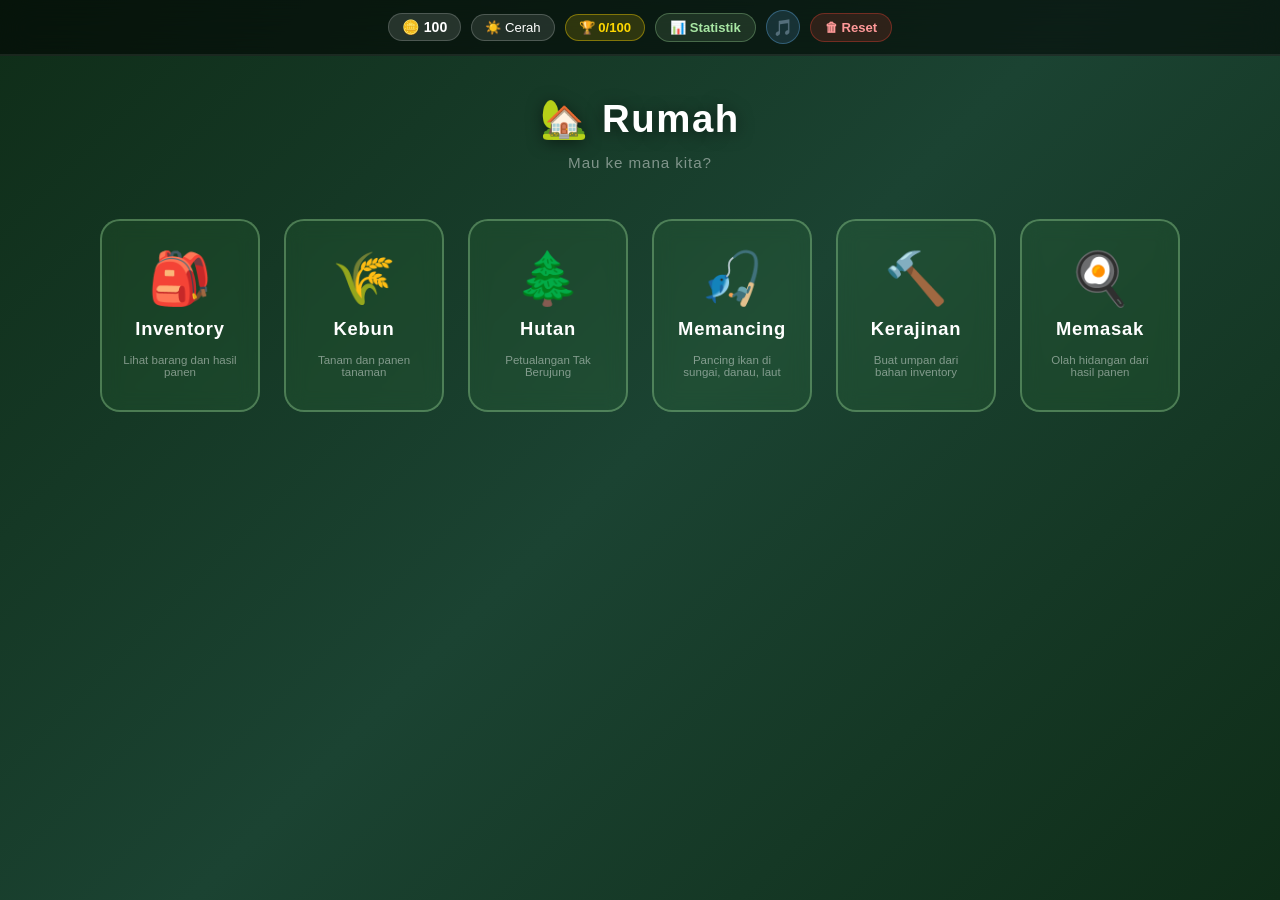
==== index.html @ 74e6aa11 "update Hutan" ====
﻿<!DOCTYPE html>
<html lang="id">
<head>
<meta charset="UTF-8">
<meta name="viewport" content="width=device-width, initial-scale=1.0, viewport-fit=cover">
<meta name="theme-color" content="#0f2d18">
<meta name="mobile-web-app-capable" content="yes">
<meta name="apple-mobile-web-app-capable" content="yes">
<meta name="apple-mobile-web-app-status-bar-style" content="black-translucent">
<title>Kebun Kosong</title>
<link rel="stylesheet" href="style.css">
</head>
<body>

<!-- HEADER -->
<header>
  <div class="hud">
    <div class="stat-pill">🪙 <span id="hCoins">100</span></div>
    <div class="weather-pill" id="weatherPill" title="Cuaca saat ini">☀️ Cerah</div>
    <button id="btnAchHud" class="btn-ach-hud">🏆 <span id="achBadge">0/100</span></button>
    <button class="btn-stats-hud" id="tab-stats">📊 <span class="hud-btn-label">Statistik</span></button>
    <button class="btn-music-hud" id="btnMusic" title="Toggle Musik">🎵</button>
    <button id="btnResetHud" class="btn-reset-hud">🗑 <span class="hud-btn-label">Reset</span></button>
  </div>
</header>

<audio id="bgMusic" src="audio/Harvest Loop.mp3" loop></audio>

<!-- RESET MODAL (copied so Reset works on index page) -->
<div class="modal-bg" id="resetModal">
  <div class="modal-box">
    <h2>⚠️ Reset Game?</h2>
    <p>Semua progress akan dihapus permanen dan game dimulai dari awal. Yakin?</p>
    <div class="modal-btns">
      <button id="resetConfirmBtn" class="m-confirm">Ya, Reset</button>
      <button id="resetCancelBtn" class="m-cancel">Batal</button>
    </div>
  </div>
</div>

<div class="home-container">
  <div class="home-title">&#x1F3E1; Rumah</div>
  <div class="home-subtitle">Mau ke mana kita?</div>

  <div class="home-buttons">
    <a class="home-btn btn-rumah" href="inventory.html">
      <div class="home-btn-icon">&#x1F392;</div>
      <div class="home-btn-label">Inventory</div>
      <div class="home-btn-sub">Lihat barang dan hasil panen</div>
    </a>
    <a class="home-btn btn-rumah" href="kebun.html">
      <div class="home-btn-icon">&#x1F33E;</div>
      <div class="home-btn-label">Kebun</div>
      <div class="home-btn-sub">Tanam dan panen tanaman</div>
    </a>
    <a class="home-btn btn-hutan" href="hutan.html">
      <div class="home-btn-icon">&#x1F332;</div>
      <div class="home-btn-label">Hutan</div>
      <div class="home-btn-sub">Petualangan Tak Berujung</div>
    </a>
    <a class="home-btn btn-rumah" href="memancing.html">
      <div class="home-btn-icon">&#x1F3A3;</div>
      <div class="home-btn-label">Memancing</div>
      <div class="home-btn-sub">Pancing ikan di sungai, danau, laut</div>
    </a>
    <a class="home-btn btn-rumah" href="kerajinan.html">
      <div class="home-btn-icon">&#x1F528;</div>
      <div class="home-btn-label">Kerajinan</div>
      <div class="home-btn-sub">Buat umpan dari bahan inventory</div>
    </a>
    <a class="home-btn btn-rumah" href="masakan.html">
      <div class="home-btn-icon">&#x1F373;</div>
      <div class="home-btn-label">Memasak</div>
      <div class="home-btn-sub">Olah hidangan dari hasil panen</div>
    </a>
  </div>
</div>

<div class="notif" id="notif"></div>

<script src="js/data/plants.js"></script>
<script src="js/data/grades.js"></script>
<script src="js/data/fish.js"></script>
<script src="js/data/bait.js"></script>
<script src="js/weather.js"></script>
<script src="js/data/upgrades.js"></script>
<script src="js/achievements.js"></script>
<script src="js/data/recipes.js"></script>
<script src="js/craft_recipes.js"></script>
<script src="js/game.js"></script>
<script src="js/init-handlers.js"></script>
</body>
</html>
---- style.css ----
﻿* { margin:0; padding:0; box-sizing:border-box; }
body {
  font-family: 'Segoe UI', sans-serif;
  background: linear-gradient(135deg, #0f2d18 0%, #1b4332 50%, #0f2d18 100%);
  min-height: 100vh; color: #fff; user-select: none;
  -webkit-tap-highlight-color: transparent;
  overscroll-behavior: none;
}

/* ══ HEADER ══ */
header {
  background: rgba(0,0,0,0.55); padding: 10px 20px;
  display: flex; align-items: center; justify-content: center;
  border-bottom: 2px solid rgba(255,255,255,0.08);
  backdrop-filter: blur(14px); gap: 10px; flex-wrap: wrap;
  position: sticky; top:0; z-index: 400;
  padding-left: max(20px, env(safe-area-inset-left));
  padding-right: max(20px, env(safe-area-inset-right));
}
.title { font-size: 1.5rem; font-weight: 900; text-shadow: 0 2px 8px rgba(0,0,0,0.6); white-space: nowrap; }
.hud { display: flex; align-items: center; gap: 10px; flex-wrap: wrap; }
.stat-pill {
  background: rgba(255,255,255,0.12); border: 1px solid rgba(255,255,255,0.18);
  border-radius: 20px; padding: 5px 13px; font-size: 0.88rem; font-weight: 700; white-space: nowrap;
}
.xp-group { display: flex; align-items: center; gap: 8px; }
.level-badge {
  background: linear-gradient(135deg,#ffd700,#ff8c00); color:#000; border-radius:50%;
  width:34px; height:34px; display:flex; align-items:center; justify-content:center;
  font-weight:900; font-size:0.85rem; box-shadow:0 2px 10px rgba(255,180,0,0.5); flex-shrink:0;
}
.xp-wrap { min-width:110px; }
.xp-bar-bg { background:rgba(255,255,255,0.12); border-radius:8px; height:7px; overflow:hidden; }
.xp-bar-fill { height:100%; background:linear-gradient(90deg,#a8e6a3,#4caf50); border-radius:8px; transition:width .5s; will-change:width; }
.xp-label { font-size:0.6rem; color:#aaa; margin-top:2px; }
.hud-divider { width:1px; height:28px; background:rgba(255,255,255,0.15); flex-shrink:0; }
.fish-level-badge-hud {
  background: linear-gradient(135deg,#0288d1,#01579b);
  box-shadow: 0 2px 10px rgba(2,136,209,0.5);
}
.fish-xp-bar-fill { background: linear-gradient(90deg,#7ec8e3,#0288d1) !important; }

/* ══ TABS ══ */
.tabs {
  display: flex; gap: 0; background: rgba(0,0,0,0.35);
  border-bottom: 2px solid rgba(255,255,255,0.08);
}
.tab-btn {
  flex: 1; max-width: 220px; padding: 11px 16px;
  background: transparent; border: none; color: rgba(255,255,255,0.5);
  font-size: 0.88rem; font-weight: 700; cursor: pointer;
  border-bottom: 3px solid transparent; transition: all .2s;
  display: flex; align-items: center; justify-content: center; gap: 6px;
}
.tab-btn:hover { color:#fff; background: rgba(255,255,255,0.05); }
.tab-btn.active { color:#a8e6a3; border-bottom-color:#4caf50; background:rgba(168,230,163,0.06); }
.tab-badge {
  display: inline-block;
  width: 8px; height: 8px;
  background: #4caf50;
  border-radius: 50%;
  vertical-align: middle;
  margin-left: 4px;
}

/* ══ PAGES ══ */
.page { display: none; }
.page.active { display: block; padding-bottom: env(safe-area-inset-bottom, 12px); }

/* ══ PANEL ══ */
.panel {
  background: rgba(0,0,0,0.38); border-radius: 12px; padding: 14px;
  border: 1px solid rgba(255,255,255,0.08); backdrop-filter: blur(8px);
}
.panel-title {
  font-size: 0.75rem; text-transform: uppercase; letter-spacing: 1.3px;
  color: #a8e6a3; border-bottom: 1px solid rgba(255,255,255,0.08);
  padding-bottom: 8px; margin-bottom: 10px; font-weight: 700;
}

/* ══ SHOP PAGE ══ */
.shop-page { max-width: 1300px; margin: 0 auto; padding: 14px; }
.shop-filters { display: flex; gap: 8px; flex-wrap: wrap; margin-bottom: 14px; }
.filter-btn {
  padding: 6px 14px; border-radius: 20px;
  border: 1px solid rgba(255,255,255,0.18);
  background: rgba(255,255,255,0.07); color: #ccc;
  font-size: 0.78rem; font-weight: 600; cursor: pointer; transition: all .17s;
}
.filter-btn:hover { background: rgba(255,255,255,0.14); color:#fff; }
.filter-btn.active { background: rgba(168,230,163,0.2); border-color: #a8e6a3; color:#fff; }
.shop-grid {
  display: grid; grid-template-columns: repeat(auto-fill, minmax(210px, 1fr)); gap: 10px;
}
.shop-card {
  background: rgba(0,0,0,0.38); border: 2px solid rgba(255,255,255,0.08);
  border-radius: 12px; padding: 12px; cursor: pointer; transition: all .18s;
  display: flex; flex-direction: column; gap: 7px;
}
.shop-card:hover:not(.locked) { border-color:#a8e6a3; background:rgba(168,230,163,0.08); transform:translateY(-2px); }
.shop-card.selected { border-color:#ffd700; background:rgba(255,215,0,0.08); }
.shop-card.locked { opacity:.4; cursor:not-allowed; }
.sc-top { display:flex; align-items:center; gap:10px; }
.sc-emoji { font-size:2rem; width:42px; text-align:center; }
.sc-info { flex:1; }
.sc-name { font-size:0.82rem; font-weight:800; }
.sc-cat { font-size:0.62rem; color:#90cca0; text-transform:uppercase; letter-spacing:.8px; }
.sc-lock { font-size:0.65rem; color:#ff9999; background:rgba(255,80,80,0.15); border-radius:8px; padding:1px 7px; }
.sc-stats { display:grid; grid-template-columns:1fr 1fr; gap:3px 8px; font-size:0.68rem; color:#bbb; }
.sc-stats span { display:flex; align-items:center; gap:3px; }
.sc-stats b { color:#ffd700; }
.sc-buy-btn {
  width:100%; border:none; border-radius:8px; padding:7px;
  font-size:0.78rem; font-weight:700; cursor:pointer; transition:all .15s;
  background:linear-gradient(135deg,#4caf50,#2e7d32); color:#fff;
}
.sc-buy-btn:hover { filter:brightness(1.15); }
.sc-buy-btn:disabled { background:rgba(255,255,255,0.1); color:#666; cursor:not-allowed; }
.sc-selected-tag { font-size:0.68rem; color:#ffd700; text-align:center; font-weight:700; }

/* ══ RARITY CARD STYLES ══ */
.sc-rarity { font-size:0.58rem; font-weight:800; text-transform:uppercase; letter-spacing:1px; padding:1px 6px; border-radius:5px; margin-right:3px; }
.rarity-common    { background:rgba(101,67,33,0.38); border-color:#7a5c3a !important; }
.rarity-uncommon  { background:rgba(27,94,32,0.28); border-color:#4CAF50 !important; }
.rarity-rare      { background:rgba(13,71,161,0.28); border-color:#2196F3 !important; }
.rarity-veryrare  { background:rgba(74,20,140,0.28); border-color:#9C27B0 !important; }
.rarity-epic      { background:rgba(136,14,79,0.28); border-color:#E91E63 !important; }
.rarity-legendary { background:rgba(230,81,0,0.25); border-color:#FF9800 !important; }
.rarity-mythical  { background:linear-gradient(135deg,rgba(255,215,0,0.18),rgba(255,165,0,0.12)); border-color:#FFD700 !important; box-shadow:0 0 10px rgba(255,215,0,0.25); }
.rarity-common    .sc-rarity { color:#c8a96e; background:rgba(200,169,110,0.2); }
.rarity-uncommon  .sc-rarity { color:#66BB6A; background:rgba(102,187,106,0.18); }
.rarity-rare      .sc-rarity { color:#64B5F6; background:rgba(100,181,246,0.18); }
.rarity-veryrare  .sc-rarity { color:#CE93D8; background:rgba(206,147,216,0.18); }
.rarity-epic      .sc-rarity { color:#F48FB1; background:rgba(244,143,177,0.18); }
.rarity-legendary .sc-rarity { color:#FFB74D; background:rgba(255,183,77,0.18); }
.rarity-mythical  .sc-rarity { color:#FFD700; background:rgba(255,215,0,0.2); text-shadow:0 0 6px rgba(255,215,0,0.7); }
.shop-card.rarity-common:hover:not(.locked)    { border-color:#c8a96e !important; background:rgba(200,169,110,0.12); transform:translateY(-2px); }
.shop-card.rarity-uncommon:hover:not(.locked)  { border-color:#81C784 !important; background:rgba(129,199,132,0.12); transform:translateY(-2px); }
.shop-card.rarity-rare:hover:not(.locked)      { border-color:#64B5F6 !important; background:rgba(100,181,246,0.12); transform:translateY(-2px); }
.shop-card.rarity-veryrare:hover:not(.locked)  { border-color:#CE93D8 !important; background:rgba(206,147,216,0.12); transform:translateY(-2px); }
.shop-card.rarity-epic:hover:not(.locked)      { border-color:#F48FB1 !important; background:rgba(244,143,177,0.12); transform:translateY(-2px); }
.shop-card.rarity-legendary:hover:not(.locked) { border-color:#FFB74D !important; background:rgba(255,183,77,0.12); transform:translateY(-2px); }
.shop-card.rarity-mythical:hover:not(.locked)  { border-color:#FFD700 !important; background:rgba(255,215,0,0.14); transform:translateY(-2px); box-shadow:0 0 16px rgba(255,215,0,0.4); }

/* ══ GARDEN PAGE ══ */
.garden-page    { max-width:1300px; margin:0 auto; padding:14px; display:flex; gap:12px; align-items:flex-start; }
.garden-left    { width:200px; flex-shrink:0; display:flex; flex-direction:column; gap:10px; }
.garden-sidebar { display:flex; flex-direction:column; gap:10px; }
.garden-main    { flex:1; min-width:0; }
.garden-log     { }
.selected-seed-box {
  background:rgba(255,215,0,0.08); border:2px solid rgba(255,215,0,0.3);
  border-radius:10px; padding:10px; text-align:center; cursor:pointer; transition:all .18s;
}
.selected-seed-box:hover { border-color:#ffd700; }
.ssb-emoji { font-size:2rem; }
.ssb-name { font-size:0.75rem; font-weight:700; margin-top:3px; }
.ssb-hint { font-size:0.62rem; color:#888; }
.tools-row { display:flex; gap:5px; }
.tool-btn {
  flex:1; padding:8px 3px; border-radius:8px; border:2px solid rgba(255,255,255,0.15);
  background:rgba(255,255,255,0.07); color:#fff; cursor:pointer; font-size:0.7rem;
  text-align:center; transition:all .18s;
}
.tool-btn:hover { background:rgba(255,255,255,0.14); }
.tool-btn.active { background:rgba(168,230,163,0.2); border-color:#a8e6a3; }
.tool-icon { font-size:1.1rem; display:block; margin-bottom:1px; }
.stat-row { font-size:0.72rem; line-height:1.9; }
.stat-row b { color:#e0ffe0; }
.log-list { max-height:260px; overflow-y:auto; scrollbar-width:thin; overflow-anchor:none; }
.log-entry { font-size:0.68rem; padding:3px 0; border-bottom:1px solid rgba(255,255,255,0.04); color:#bbb; line-height:1.4; }
.log-entry.pos { color:#90ee90; }
.log-entry.neg { color:#ff9999; }
.log-time { color:#555; font-size:0.58rem; }
.garden-top { display:flex; align-items:center; justify-content:space-between; margin-bottom:8px; gap:8px; flex-wrap:wrap; }
.garden-label { font-size:0.8rem; color:#a8e6a3; text-transform:uppercase; letter-spacing:2px; }
.btn-plant-all {
  background:linear-gradient(135deg,#4caf50,#2e7d32); color:#fff; border:none;
  border-radius:20px; padding:6px 16px; font-size:0.78rem; font-weight:700;
  cursor:pointer; transition:all .18s; white-space:nowrap;
}
.btn-plant-all:hover { transform:scale(1.05); box-shadow:0 3px 12px rgba(76,175,80,0.5); }
.btn-plant-all:disabled { opacity:.4; cursor:not-allowed; transform:none; box-shadow:none; }
.btn-harvest-all {
  background:linear-gradient(135deg,#ffd700,#ff8c00); color:#000; border:none;
  border-radius:20px; padding:6px 16px; font-size:0.78rem; font-weight:700;
  cursor:pointer; transition:all .18s; white-space:nowrap;
}
.btn-harvest-all:hover { transform:scale(1.05); box-shadow:0 3px 12px rgba(255,180,0,0.5); }
.btn-harvest-all:disabled { opacity:.4; cursor:not-allowed; transform:none; box-shadow:none; }
.garden-grid {
  display:grid; grid-template-columns:repeat(10,1fr); gap:4px;
  background:rgba(0,0,0,0.25); border-radius:12px; padding:8px;
  border:1px solid rgba(255,255,255,0.07);
}
.slot {
  aspect-ratio:1; border-radius:7px; background:#5c3d1e; border:2px solid #3d2610;
  cursor:pointer; display:flex; flex-direction:column; align-items:center; justify-content:center;
  position:relative; transition:transform .12s,border-color .2s; overflow:visible; font-size:1.3rem;
  contain:layout style; overflow-anchor:none;
}
.slot:hover { transform:scale(1.08); border-color:#a8e6a3; z-index:3; }
.slot.ready { border-color:#ffd700; animation:glow 1.1s ease-in-out infinite; }
.slot.locked { background:linear-gradient(180deg,#111,#1b1b1b); border-color:rgba(255,255,255,0.06); color:rgba(255,255,255,0.7); }
.slot.locked:hover { transform:none; }
.slot.locked .lock-emoji { font-size:1.6rem; opacity:0.95; }
.slot.locked .slot-cost { position:absolute; bottom:8px; font-size:0.64rem; color:#ffd700; background:rgba(0,0,0,0.35); padding:3px 6px; border-radius:6px; border:1px solid rgba(255,255,255,0.05); }
@keyframes glow {
  0%,100% { box-shadow:0 0 6px rgba(255,215,0,.55); }
  50%      { box-shadow:0 0 16px rgba(255,215,0,1); }
}
.slot-emoji { line-height:1; pointer-events:none; }
.slot-prog { position:absolute; bottom:0; left:0; height:3px; background:#4caf50; border-radius:0 0 5px 5px; transition:width .45s; will-change:width; }
.slot-timer {
  font-size:0.5rem; font-weight:700; color:rgba(255,255,255,0.75);
  line-height:1; margin-top:2px; pointer-events:none;
  text-shadow:0 1px 3px rgba(0,0,0,0.9); letter-spacing:0.3px;
}
.slot-tip {
  display:none; position:absolute; bottom:calc(100% + 5px); left:50%; transform:translateX(-50%);
  background:rgba(0,0,0,0.92); color:#fff; padding:4px 8px; border-radius:6px;
  font-size:0.6rem; white-space:nowrap; z-index:999; pointer-events:none; border:1px solid rgba(255,255,255,0.15);
}
.slot:hover .slot-tip { display:block; }
@keyframes float-up {
  0%   { transform:translateX(-50%) translateY(0);     opacity:1; }
  100% { transform:translateX(-50%) translateY(-32px); opacity:0; }
}
.harvest-popup {
  position:absolute; top:-8px; left:50%; transform:translateX(-50%);
  font-size:0.72rem; font-weight:900; color:#ffd700;
  pointer-events:none; white-space:nowrap; animation:float-up .95s ease-out forwards; z-index:100;
}
.info-bar {
  margin-top:8px; background:rgba(0,0,0,0.28); border-radius:8px; padding:8px 14px;
  font-size:0.78rem; color:#ccc; text-align:center; border:1px solid rgba(255,255,255,0.07); min-height:34px;
}

/* ══ INVENTORY PAGE ══ */
.inv-page { max-width:960px; margin:0 auto; padding:14px; }
.inv-filters { display:flex; gap:6px; flex-wrap:wrap; }
.inv-filter-select {
  background:rgba(255,255,255,0.07); border:1px solid rgba(255,255,255,0.15);
  border-radius:20px; padding:6px 14px; color:#fff; font-size:0.75rem;
  cursor:pointer; outline:none; transition:border-color .18s;
}
.inv-filter-select:focus,.inv-filter-select:hover { border-color:rgba(168,230,163,0.5); }
.inv-filter-select option { background:#0f2d15; color:#fff; }

.inv-top-bar { display:flex; align-items:center; justify-content:space-between; gap:10px; flex-wrap:wrap; margin-bottom:14px; }
.inv-actions { display:flex; gap:8px; flex-wrap:wrap; align-items:center; }
.inv-sell-all-btn {
  background:linear-gradient(135deg,#ffd700,#ff8c00); color:#000; border:none;
  border-radius:20px; padding:7px 18px; font-size:0.8rem; font-weight:700; cursor:pointer; transition:all .17s;
}
.inv-sell-all-btn:disabled { opacity:.4; cursor:not-allowed; }
.inv-sell-all-btn:hover:not(:disabled) { transform:scale(1.04); }
.inv-total-val { font-size:0.8rem; color:#ffd700; font-weight:700; padding:7px 14px; background:rgba(255,215,0,0.08); border-radius:20px; border:1px solid rgba(255,215,0,0.2); }
.inv-cards {
  display:grid; grid-template-columns:repeat(auto-fill,minmax(230px,1fr)); gap:10px;
}
.inv-card {
  background:rgba(0,0,0,0.38); border:1px solid rgba(255,255,255,0.09);
  border-radius:12px; padding:12px; display:flex; align-items:flex-start; gap:10px; transition:all .18s;
}
.inv-card:hover { border-color:rgba(255,215,0,0.3); background:rgba(255,215,0,0.04); }
.inv-card.rarity-common:hover    { border-color:#c8a96e !important; background:rgba(200,169,110,0.14); }
.inv-card.rarity-uncommon:hover  { border-color:#81C784 !important; background:rgba(129,199,132,0.14); }
.inv-card.rarity-rare:hover      { border-color:#64B5F6 !important; background:rgba(100,181,246,0.14); }
.inv-card.rarity-veryrare:hover  { border-color:#CE93D8 !important; background:rgba(206,147,216,0.14); }
.inv-card.rarity-epic:hover      { border-color:#F48FB1 !important; background:rgba(244,143,177,0.14); }
.inv-card.rarity-legendary:hover { border-color:#FFB74D !important; background:rgba(255,183,77,0.14); }
.inv-card.rarity-mythical:hover  { border-color:#FFD700 !important; background:rgba(255,215,0,0.16); box-shadow:0 0 14px rgba(255,215,0,0.35); }
.inv-emoji { font-size:2rem; }
.inv-info { flex:1; }
.inv-name { font-size:0.8rem; font-weight:700; display:flex; align-items:baseline; gap:5px; }
.inv-counter { display:inline-block; background:rgba(0,0,0,0.35); color:#c8f5c2; padding:1px 5px; border-radius:4px; white-space:nowrap; flex-shrink:0; }
.inv-qty  { font-size:0.7rem; color:#a8e6a3; margin-top:2px; }
.inv-val  { font-size:0.65rem; color:#ffd700; }
.inv-sell-btn {
  background:linear-gradient(135deg,#4caf50,#2e7d32); color:#fff; border:none;
  border-radius:10px; padding:6px 12px; font-size:0.72rem; font-weight:700;
  cursor:pointer; transition:all .15s; white-space:nowrap;
  display:flex; flex-direction:column; align-items:center; gap:1px;
}
.inv-sell-btn:hover { filter:brightness(1.15); transform:scale(1.04); }
.inv-sell-btn .sell-price { font-size:0.6rem; color:#a8e6a3; }
.inv-empty-msg { grid-column:1/-1; text-align:center; padding:40px; color:#555; font-size:0.9rem; }
.inv-summary {
  display:grid; grid-template-columns:repeat(auto-fill,minmax(180px,1fr)); gap:8px; margin-bottom:14px;
}
.inv-sum-card { background:rgba(0,0,0,0.3); border:1px solid rgba(255,255,255,0.07); border-radius:10px; padding:12px; text-align:center; }
.inv-sum-val { font-size:1.3rem; font-weight:900; color:#ffd700; }
.inv-sum-lbl { font-size:0.65rem; color:#888; margin-top:2px; text-transform:uppercase; letter-spacing:.8px; }

/* ══ GRADE BADGES ══ */
.grade-badges { display:flex; flex-wrap:wrap; gap:3px; margin-top:4px; }
.grade-tag {
  display:inline-block; font-size:0.58rem; font-weight:900;
  padding:1px 5px; border-radius:4px; white-space:nowrap; letter-spacing:0.5px;
}

/* ══ RESET BUTTON (HUD) ══ */
.btn-stats-hud {
  background:rgba(168,230,163,0.12); border:1px solid rgba(168,230,163,0.3);
  border-radius:20px; padding:6px 14px; color:#a8e6a3;
  font-size:0.82rem; font-weight:700; cursor:pointer;
  transition:all .18s; white-space:nowrap; flex-shrink:0;
}
.btn-stats-hud:hover { background:rgba(168,230,163,0.25); border-color:#4caf50; color:#fff; }
.btn-stats-hud.active { background:rgba(168,230,163,0.22); border-color:#4caf50; color:#fff; }

.btn-reset-hud {
  background:rgba(244,67,54,0.15); border:1px solid rgba(244,67,54,0.35);
  border-radius:20px; padding:6px 14px; color:#ff9999;
  font-size:0.82rem; font-weight:700; cursor:pointer;
  transition:all .18s; white-space:nowrap; flex-shrink:0;
}
.btn-reset-hud:hover { background:rgba(244,67,54,0.3); border-color:#f44336; color:#fff; }

.btn-music-hud {
  background:rgba(100,181,246,0.15); border:1px solid rgba(100,181,246,0.35);
  border-radius:50%; padding:0; width:34px; height:34px; color:#90caf9;
  font-size:1rem; font-weight:700; cursor:pointer;
  transition:all .18s; flex-shrink:0; display:flex; align-items:center; justify-content:center;
}
.btn-music-hud:hover { background:rgba(100,181,246,0.28); border-color:#64b5f6; }
.btn-music-hud.music-off { background:rgba(255,255,255,0.06); border-color:rgba(255,255,255,0.15); color:#666; }

.btn-home-hud {
  background:rgba(255,255,255,0.07); border:1px solid rgba(255,255,255,0.18);
  border-radius:18px; min-width:44px; height:34px; color:#fff;
  font-size:0.95rem; cursor:pointer; flex-shrink:0; padding:0 8px;
  display:flex; gap:8px; align-items:center; justify-content:center;
  text-decoration:none; transition:all .18s;
}
.btn-home-hud:hover { background:rgba(255,255,255,0.18); border-color:rgba(255,255,255,0.4); }

/* ══ SAVE DROPDOWN (removed — kept stub to avoid broken refs) ══ */
.save-dropdown { position:relative; flex-shrink:0; }
.save-dd-trigger {
  background:rgba(255,255,255,0.1); border:1px solid rgba(255,255,255,0.2);
  border-radius:20px; padding:6px 14px; color:#fff; font-size:0.82rem; font-weight:700;
  cursor:pointer; display:flex; align-items:center; gap:6px; transition:all .18s; white-space:nowrap;
}
.save-dd-trigger:hover { background:rgba(255,255,255,0.18); border-color:#a8e6a3; }
.save-dd-trigger.open  { background:rgba(168,230,163,0.15); border-color:#a8e6a3; }
.save-dd-arrow { font-size:0.6rem; transition:transform .2s; display:inline-block; }
.save-dd-trigger.open .save-dd-arrow { transform:rotate(180deg); }
.save-dd-menu {
  display:none; flex-direction:column; gap:4px;
  position:absolute; top:calc(100% + 8px); right:0;
  background:rgba(8,20,12,0.97); border:1px solid rgba(255,255,255,0.14);
  border-radius:12px; padding:10px; min-width:215px; z-index:700;
  backdrop-filter:blur(18px); box-shadow:0 8px 32px rgba(0,0,0,0.75);
}
.save-dd-menu.open { display:flex; }
.save-dd-title { font-size:0.66rem; color:#a8e6a3; text-transform:uppercase; letter-spacing:1.1px; text-align:center; padding-bottom:7px; margin-bottom:2px; border-bottom:1px solid rgba(255,255,255,0.08); }
.save-dd-item { width:100%; border:none; border-radius:8px; padding:9px 13px; font-size:0.8rem; font-weight:700; cursor:pointer; text-align:left; transition:all .15s; color:#fff; display:flex; align-items:center; gap:7px; }
.save-dd-item.green  { background:rgba(76,175,80,0.15); }
.save-dd-item.blue   { background:rgba(66,165,245,0.15); }
.save-dd-item.orange { background:rgba(255,152,0,0.15); }
.save-dd-item.purple { background:rgba(171,71,188,0.15); }
.save-dd-item.red    { background:rgba(244,67,54,0.10); color:#ff9999; }
.save-dd-item:hover  { filter:brightness(1.6); transform:translateX(3px); }
.save-dd-sep { height:1px; background:rgba(255,255,255,0.07); margin:3px 0; }
.save-dd-time { font-size:0.62rem; color:#666; text-align:center; margin-top:5px; padding-top:5px; border-top:1px solid rgba(255,255,255,0.07); }

/* ══ SELL MODAL ══ */
.sell-modal-box  { max-width:320px; padding:22px 24px; }
.sell-modal-hdr  { display:flex; align-items:center; gap:12px; margin-bottom:14px; text-align:left; }
.sell-modal-emoji{ font-size:2.2rem; line-height:1; flex-shrink:0; }
.sell-modal-name { font-size:1rem; font-weight:700; }
.sell-modal-grade{ display:flex; flex-wrap:wrap; gap:4px; margin-top:6px; align-items:center; font-size:0.75rem; color:#aaa; }
.sell-qty-wrap   { display:flex; align-items:center; justify-content:center; gap:8px; margin-bottom:10px; }
.sell-qty-btn    { background:rgba(255,255,255,0.1); border:1px solid rgba(255,255,255,0.2); border-radius:8px; padding:5px 12px; color:#fff; font-size:0.85rem; font-weight:700; cursor:pointer; transition:background .15s; }
.sell-qty-btn:hover { background:rgba(255,255,255,0.22); }
.sell-qty-val    { font-size:1.5rem; font-weight:900; color:#ffd700; min-width:44px; text-align:center; }
.sell-modal-val  { font-size:1.05rem; color:#ffd700; font-weight:700; text-align:center; margin-bottom:16px; }

/* ══ STATISTIK ══ */
.stats-page    { max-width:960px; margin:0 auto; padding:14px; }
.stats-summary { display:flex; gap:10px; flex-wrap:wrap; margin-bottom:12px; }
.stat-card {
  flex:1; min-width:120px; background:rgba(255,255,255,0.08);
  border:1px solid rgba(255,255,255,0.14); border-radius:12px;
  padding:13px 16px; text-align:center;
}
.stat-card-val { font-size:1.3rem; font-weight:900; color:#ffd700; }
.stat-card-lbl { font-size:0.68rem; color:#aaa; margin-top:4px; }

/* toolbar */
.stats-toolbar { display:flex; align-items:center; gap:8px; margin-bottom:12px; }
.stats-toolbar-lbl { font-size:0.78rem; color:#aaa; white-space:nowrap; }

/* ── multilevel stats tree ── */
.stats-acc { display:flex; flex-direction:column; }
.stree-root { width:100%; }
.stree-node { width:100%; }
.stree-body { width:100%; }

.stree-row {
  display:flex; align-items:center; gap:8px;
  cursor:pointer; user-select:none;
  padding:6px 10px;
  border-radius:8px;
  transition:background .12s;
}
.stree-row:hover { background:rgba(255,255,255,0.06); }

/* indentation levels */
.stree-lv1 { padding-left:6px;  font-size:0.95rem; font-weight:900; color:#ffd700; background:rgba(255,255,255,0.04); border-radius:10px; margin-bottom:2px; }
.stree-lv2 { padding-left:20px; font-size:0.88rem; font-weight:800; background:var(--cat-color, rgba(255,255,255,0.05)); border-radius:8px; margin:1px 0; }
.stree-lv3 { padding-left:36px; font-size:0.82rem; font-weight:700; border-radius:6px; margin:1px 0; }
.stree-lv4 { padding-left:54px; font-size:0.80rem; font-weight:600; }
.stree-lv5 { padding-left:72px; font-size:0.74rem; font-weight:500; color:#ccc; cursor:default; }
.stree-lv5:hover { background:none; }
.stree-zero { opacity:0.35; }

.stree-chevron {
  font-size:0.5rem; color:rgba(255,255,255,0.35); flex-shrink:0; width:10px; text-align:center;
  transition:transform .18s;
}
.stree-lv5 .stree-chevron { visibility:hidden; }

.stree-icon  { font-size:1.05rem; flex-shrink:0; line-height:1; }
.stree-lv5 .stree-icon { display:none; }

/* rarity dot (lv3) */
.stree-rar-dot {
  width:9px; height:9px; border-radius:50%; flex-shrink:0;
  box-shadow:0 0 4px currentColor;
}

.stree-label { flex:1; }
.stree-val   { font-size:0.8rem; font-weight:700; color:#a8e6a3; white-space:nowrap; }
.stree-lv2 .stree-val { margin-right:14px; }
.stree-lv3 .stree-val { margin-right:28px; }
.stree-lv4 .stree-val { margin-right:42px; }
.stree-lv5 .stree-val { margin-right:56px; color:#7ec8e3; }
.stree-zero .stree-val { color:#555; }

.stree-grade-badge {
  font-size:0.65rem; font-weight:800; border-radius:4px; padding:1px 6px;
  flex-shrink:0; min-width:22px; text-align:center;
}

/* ══ MODAL ══ */
.modal-bg { display:none; position:fixed; inset:0; background:rgba(0,0,0,0.72); z-index:2000; align-items:center; justify-content:center; }
.modal-bg.show { display:flex; }
.modal-box { background:#1a3320; border-radius:14px; padding:28px 32px; max-width:340px; width:90%; border:1px solid rgba(255,255,255,0.12); text-align:center; }
.modal-box h2 { font-size:1.1rem; margin-bottom:10px; }
.modal-box p  { font-size:0.82rem; color:#aaa; margin-bottom:20px; line-height:1.6; }
.modal-btns { display:flex; gap:10px; justify-content:center; }
.modal-btns button { border:none; border-radius:20px; padding:8px 22px; font-size:0.82rem; font-weight:700; cursor:pointer; transition:all .18s; }
.modal-btns .m-confirm { background:#f44336; color:#fff; }
.modal-btns .m-cancel  { background:rgba(255,255,255,0.12); color:#fff; }
.modal-btns button:hover { transform:scale(1.05); }

/* ══ NOTIF ══ */
.notif { position:fixed; top:110px; right:18px; background:rgba(10,20,12,0.95); color:#fff; padding:10px 18px; border-radius:10px; font-size:0.85rem; border-left:4px solid #4caf50; transform:translateX(280px); opacity:0; transition:all .3s; z-index:1000; max-width:280px; pointer-events:none; }
.notif.show { transform:translateX(0); opacity:1; }
.notif.err  { border-left-color:#f44336; }

::-webkit-scrollbar { width:4px; }
::-webkit-scrollbar-thumb { background:rgba(255,255,255,0.15); border-radius:2px; }

/* ══ INVENTORY TABS ══ */
.inv-tab-bar { display:flex; gap:6px; margin-bottom:14px; border-bottom:1px solid rgba(255,255,255,0.1); padding-bottom:8px; flex-wrap:wrap; }
.inv-tab-btn { background:rgba(255,255,255,0.06); border:1px solid rgba(255,255,255,0.12); color:#aaa; border-radius:20px; padding:5px 14px; font-size:0.78rem; font-weight:600; cursor:pointer; transition:all .18s; }
.inv-tab-btn:hover { background:rgba(255,255,255,0.12); color:#fff; }
.inv-tab-btn.active { background:rgba(76,175,80,0.2); border-color:#4caf50; color:#a8e6a3; }

/* ══ FISHING PAGE ══ */
.fishing-page { max-width:1300px; margin:0 auto; padding:14px; display:flex; gap:12px; align-items:flex-start; }
.fishing-left { width:200px; flex-shrink:0; display:flex; flex-direction:column; gap:10px; }
.fishing-sidebar { display:flex; flex-direction:row; gap:10px; flex-wrap:wrap; }
.fishing-sidebar .selected-bait-box { flex:1; min-width:80px; }
.fishing-main { flex:1; min-width:0; display:flex; flex-direction:column; gap:14px; }
.fishing-page .panel-title { color:#7ec8e3; border-bottom-color:rgba(2,136,209,0.25); }
.fish-log { }
.selected-bait-box { background:rgba(255,255,255,0.04); border:2px dashed rgba(2,136,209,0.4); border-radius:10px; padding:10px; display:flex; flex-direction:column; align-items:center; cursor:pointer; transition:all .18s; text-align:center; }
.selected-bait-box:hover { border-color:#0288d1; background:rgba(2,136,209,0.08); }
.fish-xp-group { display:flex; align-items:center; gap:12px; flex-wrap:wrap; }
.fish-level-badge { background:linear-gradient(135deg,#0288d1,#01579b); border-radius:50%; width:44px; height:44px; display:flex; align-items:center; justify-content:center; font-weight:900; font-size:1rem; color:#fff; flex-shrink:0; box-shadow:0 2px 8px rgba(2,136,209,0.5); }
.fish-xp-wrap { flex:1; min-width:160px; }
.fish-hud-label { font-size:0.7rem; color:#7ec8e3; font-weight:600; white-space:nowrap; }

/* Loc tabs */
.fish-loc-tabs { display:flex; gap:8px; flex-wrap:wrap; }
.fish-loc-btn { background:rgba(255,255,255,0.07); border:1px solid rgba(255,255,255,0.14); color:#aaa; border-radius:22px; padding:7px 20px; font-size:0.82rem; font-weight:700; cursor:pointer; transition:all .18s; }
.fish-loc-btn:hover { background:rgba(255,255,255,0.13); color:#fff; }
.fish-loc-btn.active { background:rgba(2,136,209,0.25); border-color:#0288d1; color:#7ec8e3; }

/* Fishing slots */
.fish-loc-content { }
.fish-loc-panel { }
.fish-slots-header { font-size:0.78rem; color:#aaa; margin-bottom:8px; }
.fish-btn-cast { background:linear-gradient(135deg,#0288d1,#01579b); color:#fff; border:none; border-radius:20px; padding:6px 16px; font-size:0.78rem; font-weight:700; cursor:pointer; transition:all .18s; white-space:nowrap; }
.fish-btn-cast:hover:not(:disabled) { transform:scale(1.05); box-shadow:0 3px 12px rgba(2,136,209,0.5); }
.fish-btn-cast:disabled { opacity:.4; cursor:not-allowed; transform:none; box-shadow:none; }
.fish-top { display:flex; align-items:center; justify-content:space-between; margin-bottom:8px; gap:8px; flex-wrap:wrap; }
.fish-btn-collect { background:linear-gradient(135deg,#4caf50,#2e7d32); color:#fff; border:none; border-radius:20px; padding:6px 16px; font-size:0.78rem; font-weight:700; cursor:pointer; transition:all .18s; white-space:nowrap; }
.fish-btn-collect:hover:not(:disabled) { transform:scale(1.05); box-shadow:0 3px 12px rgba(76,175,80,0.5); }
.fish-btn-collect:disabled { opacity:.4; cursor:not-allowed; transform:none; box-shadow:none; }
.fish-slots-grid { display:grid; grid-template-columns:repeat(5,1fr); gap:10px; }
.fish-slot { background:rgba(255,255,255,0.04); border:1px solid rgba(255,255,255,0.1); border-radius:10px; padding:10px; min-height:100px; display:flex; flex-direction:column; align-items:center; justify-content:center; cursor:pointer; transition:all .18s; position:relative; text-align:center; }
.fish-slot:hover { border-color:rgba(2,136,209,0.5); background:rgba(2,136,209,0.08); }
.fish-slot.empty { border-style:dashed; color:#555; font-size:0.72rem; }
.fish-slot.active { border-color:#0288d1; background:rgba(2,136,209,0.12); animation:slotPulse 1.4s ease-in-out infinite; }
.fish-slot.done   { border-color:#4caf50; background:rgba(76,175,80,0.12); animation:slotGlow .8s ease-in-out infinite alternate; }
@keyframes slotGlow  { from{ box-shadow:0 0 4px rgba(76,175,80,0.3); } to{ box-shadow:0 0 12px rgba(76,175,80,0.7); } }
@keyframes slotPulse { 0%,100%{ border-color:rgba(2,136,209,0.4); } 50%{ border-color:#0288d1; box-shadow:0 0 8px rgba(2,136,209,0.5); } }
.fish-slot-loading { font-size:0.62rem; color:#7ec8e3; margin-top:4px; letter-spacing:.08em; }
.fish-slot-loading::after { content:''; animation:loadingDots 1.2s steps(4,end) infinite; }
@keyframes loadingDots { 0%{content:'';} 25%{content:'.';} 50%{content:'..';} 75%{content:'...';} }
.fish-slot-emoji { font-size:1.6rem; line-height:1; }
.fish-slot-name  { font-size:0.65rem; font-weight:700; margin-top:4px; color:#ccc; }
.fish-slot-timer { font-size:0.62rem; color:#7ec8e3; margin-top:3px; }
.fish-slot-bait  { font-size:0.62rem; color:#ffd700; margin-top:2px; }
.fish-slot-progress { position:absolute; bottom:0; left:0; right:0; height:3px; background:rgba(2,136,209,0.3); border-radius:0 0 10px 10px; overflow:hidden; }
.fish-slot-progress-fill { height:100%; background:#0288d1; transition:width .5s linear; }

/* Fish select modal (bait chooser) */
.fish-modal-box { max-width:420px; text-align:left; }
.fish-modal-title { font-size:0.95rem; font-weight:700; margin-bottom:12px; color:#7ec8e3; }
.fish-bait-list { display:flex; flex-direction:column; gap:6px; max-height:260px; overflow-y:auto; }
.fish-bait-row { display:flex; align-items:center; justify-content:space-between; background:rgba(255,255,255,0.05); border-radius:8px; padding:8px 12px; cursor:pointer; border:1px solid transparent; transition:all .15s; }
.fish-bait-row:hover { border-color:#0288d1; background:rgba(2,136,209,0.12); }
.fish-bait-row.selected { border-color:#0288d1; background:rgba(2,136,209,0.18); }
.fish-bait-row .bait-name { font-size:0.8rem; font-weight:600; }
.fish-bait-row .bait-qty  { font-size:0.72rem; color:#aaa; }

/* ══ CRAFT PAGE ══ */
.craft-page { display:flex; flex-direction:column; gap:14px; max-width:960px; margin:0 auto; padding:14px; }
.craft-header { padding:14px 16px; }
.craft-desc { font-size:0.78rem; color:#aaa; margin:6px 0 0; }
.craft-filters { display:flex; gap:8px; flex-wrap:wrap; }
.craft-grid { display:flex; flex-direction:column; gap:8px; }
.craft-card { background:transparent; border:1px solid transparent; border-radius:10px; padding:10px 14px; display:flex; flex-direction:row; align-items:center; gap:12px; }
.craft-card.locked { opacity:0.45; pointer-events:none; }
.craft-emoji  { font-size:1.6rem; line-height:1; flex-shrink:0; }
.craft-info   { flex:1; display:flex; flex-direction:column; gap:2px; }
.craft-name   { font-size:0.8rem; font-weight:700; color:#ccc; }
.craft-stock  { font-size:0.7rem; color:#aaa; }
.craft-yield  { font-size:0.7rem; color:#a8e6a3; }
.craft-lock   { font-size:0.65rem; color:#f44336; }
.craft-btn    { background:rgba(255,152,0,0.2); border:1px solid #ff9800; color:#ffd740; border-radius:16px; padding:6px 18px; font-size:0.75rem; font-weight:700; cursor:pointer; transition:all .15s; flex-shrink:0; white-space:nowrap; touch-action:manipulation; }
.craft-footer { margin-top:14px; }
.craft-level-table { width:100%; border-collapse:collapse; font-size:0.75rem; }
.craft-level-table th { text-align:left; padding:5px 8px; color:#aaa; border-bottom:1px solid rgba(255,255,255,0.1); font-weight:600; }
.craft-level-table td { padding:5px 8px; color:#ccc; border-bottom:1px solid rgba(255,255,255,0.05); }
.craft-level-table tr:last-child td { border-bottom:none; }
.craft-btn:hover   { background:rgba(255,152,0,0.35); }
.craft-btn:disabled { opacity:0.4; cursor:not-allowed; }

/* ══ FISH STATS ══ */
.stats-section-hdr { font-size:0.82rem; font-weight:800; color:#7ec8e3; letter-spacing:.04em; padding:8px 10px; background:rgba(2,136,209,0.12); border-left:3px solid #0288d1; border-radius:0 6px 6px 0; margin-bottom:6px; margin-top:14px; }

/* ══ WEATHER PILL ══ */
.weather-pill {
  background: rgba(255,255,255,0.10); border: 1px solid rgba(255,255,255,0.2);
  border-radius: 20px; padding: 5px 13px; font-size: 0.82rem;
  cursor: default; white-space: nowrap; flex-shrink:0;
}
.btn-ach-hud {
  background: rgba(255,215,0,0.15); border: 1px solid rgba(255,215,0,0.4);
  color: #ffd700; border-radius: 16px; padding: 5px 13px;
  font-size: 0.82rem; cursor: pointer; font-weight: 700; white-space:nowrap; flex-shrink:0;
}
.btn-ach-hud:hover { background: rgba(255,215,0,0.28); }

/* ══ POND LOCATION GRID (Kolam Ikan as fishing tab) ══ */
.pond-loc-grid {
  display: grid;
  grid-template-columns: repeat(3, 1fr);
  gap: 10px;
  padding: 4px 0 20px;
  max-width: 720px;
}
.pond-card {
  background: rgba(255,255,255,0.05);
  border: 1px solid rgba(255,255,255,0.1);
  border-radius: 14px;
  padding: 14px;
  display: flex;
  flex-direction: column;
  gap: 6px;
  min-height: 160px;
}
.pond-card-active {
  background: rgba(2,136,209,0.10);
  border-color: rgba(2,136,209,0.45);
}
.pond-card-title {
  font-size: 0.72rem;
  font-weight: 700;
  color: #aaa;
  text-transform: uppercase;
  letter-spacing: .06em;
}
.pond-card-fish {
  font-size: 0.95rem;
  font-weight: 700;
}
.pond-card-count {
  font-size: 0.75rem;
  color: #ccc;
}
.pond-card-eggs {
  font-size: 0.82rem;
  color: #a5d6a7;
  display: flex;
  align-items: center;
  gap: 6px;
}
.pond-rate {
  font-size: 0.65rem;
  color: #888;
}
.pond-card-empty-txt {
  font-size: 0.8rem;
  color: #555;
  flex: 1;
  display: flex;
  align-items: center;
}
.pond-card-btns {
  display: flex;
  gap: 5px;
  margin-top: auto;
  flex-wrap: wrap;
}
.pond-cb {
  flex: 1;
  min-width: 55px;
  border: none;
  border-radius: 12px;
  padding: 5px 8px;
  font-size: 0.68rem;
  font-weight: 700;
  cursor: pointer;
  white-space: nowrap;
}
.pond-cb:disabled { opacity: 0.35; cursor: not-allowed; }
.pond-cb-add     { background: linear-gradient(135deg,#0288d1,#01579b); color: #fff; }
.pond-cb-remove  { background: rgba(244,67,54,0.2); color: #ef9a9a; border: 1px solid rgba(244,67,54,0.3); }
.pond-cb-collect { background: linear-gradient(135deg,#4caf50,#2e7d32); color: #fff; }

@media (max-width: 600px) {
  .pond-loc-grid { grid-template-columns: repeat(2, 1fr); }
  /* ── Header: enforce single scrollable row on all phones ── */
  header { padding:8px 14px; gap:0; flex-wrap:nowrap; }
  .hud { width:100%; min-width:0; overflow-x:auto; -webkit-overflow-scrolling:touch; flex-wrap:nowrap; scrollbar-width:none; gap:8px; }
  .hud::-webkit-scrollbar { display:none; }
  .hud-divider { display:none; }
  .stat-pill, .weather-pill, .btn-ach-hud, .btn-stats-hud, .btn-reset-hud, .btn-music-hud, .xp-group, .btn-home-hud { flex-shrink:0; }
}

/* ══ POND SIDEBAR STYLES (keep for layout purposes) ══ */
.pond-panel { margin-top: 8px; padding: 10px; }

/* ══ UPGRADE PAGE ══ */
.upgrade-page { padding:0 0 20px; }
.upg-grid { display:flex; flex-direction:column; gap:10px; max-width:700px; margin:0 auto; padding:0 8px; }
.upg-card { display:flex; align-items:flex-start; gap:14px; background:rgba(255,255,255,0.05); border:1px solid rgba(255,255,255,0.1); border-radius:14px; padding:14px 16px; }
.upg-card.upg-maxed { border-color:rgba(76,175,80,0.5); background:rgba(76,175,80,0.07); }
.upg-emoji { font-size:2rem; flex-shrink:0; }
.upg-info  { flex:1; }
.upg-name  { font-weight:700; font-size:1rem; margin-bottom:2px; }
.upg-desc  { font-size:0.8rem; color:#aaa; margin-bottom:6px; }
.upg-effects { display:flex; flex-wrap:wrap; gap:4px; margin-bottom:6px; }
.upg-eff      { font-size:0.72rem; background:rgba(255,255,255,0.07); border-radius:10px; padding:2px 8px; color:#aaa; }
.upg-eff-done { background:rgba(76,175,80,0.2); color:#81c784; }
.upg-eff-next { background:rgba(255,193,7,0.2); color:#ffd54f; border:1px solid rgba(255,193,7,0.4); }
.upg-level { font-size:0.75rem; color:#aaa; }
.upg-buy-btn  { background:linear-gradient(135deg,#ffd740,#ff8f00); color:#111; border:none; border-radius:20px; padding:8px 18px; font-size:0.85rem; font-weight:700; cursor:pointer; flex-shrink:0; margin-top:4px; }
.upg-buy-btn:disabled { opacity:0.4; cursor:not-allowed; }
.upg-maxed-tag { color:#81c784; font-weight:700; font-size:0.85rem; padding-top:4px; }

/* ══ COOK PAGE ══ */
.cook-page { max-width:960px; margin:0 auto; padding:14px; }
.cook-grid { display:flex; flex-direction:column; gap:10px; }
.cook-card { display:flex; align-items:flex-start; gap:14px; background:rgba(255,255,255,0.05); border:1px solid rgba(255,255,255,0.1); border-radius:14px; padding:14px 16px; }
.cook-card.cook-disabled { opacity:0.6; }
.cook-emoji { font-size:2rem; flex-shrink:0; }
.cook-info  { flex:1; }
.cook-name  { font-weight:700; font-size:1rem; margin-bottom:2px; }
.cook-desc  { font-size:0.78rem; color:#aaa; margin-bottom:6px; }
.cook-ingredients { margin-bottom:6px; }
.cook-ing      { font-size:0.75rem; color:#ccc; margin-bottom:2px; }
.cook-ing-lack { color:#ef9a9a; }
.cook-ing-mystery { color:#555; filter:blur(0.3px); font-style:italic; letter-spacing:.03em; }
.cook-have     { color:#888; }
.cook-reward   { font-size:0.8rem; color:#a5d6a7; }
.cook-level-bar { display:flex; align-items:center; gap:6px; margin:4px 0 4px; }
.cook-lv-label  { font-size:0.68rem; color:#888; white-space:nowrap; }
.cook-lv-track  { flex:1; height:6px; background:rgba(255,255,255,0.1); border-radius:4px; overflow:hidden; min-width:40px; display:block; }
.cook-lv-fill   { display:block; height:100%; background:linear-gradient(90deg,#ff7043,#ffd740,#66bb6a); border-radius:4px; transition:width .4s ease; }
.cook-lv-chance { font-size:0.72rem; font-weight:700; color:#ffd54f; white-space:nowrap; }
.cook-lv-chance.cook-lv-max { color:#66bb6a; }
.cook-lv-chance.cook-lv-low { color:#ef9a9a; }
.cook-btn { background:linear-gradient(135deg,#4caf50,#2e7d32); color:#fff; border:none; border-radius:20px; padding:8px 16px; font-size:0.82rem; font-weight:700; cursor:pointer; flex-shrink:0; margin-top:4px; }
.cook-btn:disabled { opacity:0.4; cursor:not-allowed; }

/* ══ ACHIEVEMENT PAGE ══ */
.ach-page { max-width:960px; margin:0 auto; padding:14px 14px 20px; }

/* Ringkasan upgrade aktif */
.ach-upg-bar { display:flex; flex-wrap:wrap; gap:8px; max-width:800px; margin:0 auto 16px; padding:0 8px; }
.ach-upg-item { display:flex; align-items:center; gap:5px; background:rgba(255,255,255,0.06); border:1px solid rgba(255,255,255,0.12); border-radius:20px; padding:5px 12px; font-size:0.75rem; }
.ach-upg-item.ach-upg-maxed { background:rgba(76,175,80,0.12); border-color:rgba(76,175,80,0.4); }
.ach-upg-emoji { font-size:1rem; }
.ach-upg-name { font-weight:700; color:#ccc; }
.ach-upg-lv { color:#aaa; }
.ach-upg-eff { color:#81c784; margin-left:4px; }

/* Sektor header */
.ach-sector-header { font-size:0.78rem; font-weight:700; text-transform:uppercase; letter-spacing:.08em; color:#888; max-width:800px; margin:14px auto 6px; padding:0 8px; }
.ach-sector-claimable { color:#ffd700; font-size:0.85rem; padding:6px 10px; background:rgba(255,215,0,0.08); border:1px solid rgba(255,215,0,0.25); border-radius:8px; margin-bottom:4px; }

/* Slim row list untuk banner Siap Diklaim */
.ach-claim-list { display:flex; flex-direction:column; gap:5px; max-width:800px; margin:0 auto; padding:0 8px 6px; }
.ach-claim-list .ach-card { align-items:center; padding:6px 12px; border-radius:10px; }
.ach-claim-list .ach-emoji { font-size:1.2rem; margin-top:0; }
.ach-claim-list .ach-info { display:flex; align-items:center; gap:8px; flex-wrap:wrap; }
.ach-claim-list .ach-name { margin-bottom:0; }
.ach-claim-list .ach-desc { margin-bottom:0; color:#cca300; }
.ach-claim-list .ach-reward { margin-top:0; }

/* Grid per sektor */
.ach-sector-grid { display:grid; grid-template-columns:repeat(auto-fill,minmax(260px,1fr)); gap:8px; max-width:800px; margin:0 auto; padding:0 8px; }
/* Grid di dalam tree (override centering/max-width dari ach-sector-grid) */
.ach-tree-grid { max-width:none; margin:0; padding:6px 0 8px 0; }
/* Nilai counter di header tree */
.ach-tree-val { color:#a8e6a3; }
/* Padding body sektor tree */
.stree-body .ach-tree-grid { padding-left:4px; }

/* Achievement card */
.ach-card { display:flex; align-items:flex-start; gap:10px; border-radius:14px; padding:11px 13px; border:1px solid rgba(255,255,255,0.1); background:rgba(255,255,255,0.04); transition:border-color .2s, background .2s; }
.ach-card.ach-locked   { opacity:0.45; }
.ach-card.ach-unclaimed { border-color:rgba(255,193,7,0.7); background:rgba(255,193,7,0.08); animation:ach-pulse 2s ease-in-out infinite; }
.ach-card.ach-claimed  { border-color:rgba(76,175,80,0.45); background:rgba(76,175,80,0.07); }
@keyframes ach-pulse { 0%,100%{ box-shadow:0 0 0 0 rgba(255,193,7,0); } 50%{ box-shadow:0 0 8px 2px rgba(255,193,7,0.3); } }

.ach-emoji { font-size:1.7rem; flex-shrink:0; margin-top:1px; }
.ach-info  { flex:1; min-width:0; }
.ach-name  { font-weight:700; font-size:0.88rem; margin-bottom:2px; }
.ach-desc  { font-size:0.73rem; color:#aaa; margin-bottom:4px; }

/* Reward pill */
.ach-reward        { font-size:0.7rem; padding:2px 7px; border-radius:10px; display:inline-block; margin-top:2px; }
.ach-reward-locked { background:rgba(255,255,255,0.06); color:#666; }
.ach-reward-ready  { background:rgba(255,193,7,0.15); color:#ffd54f; border:1px solid rgba(255,193,7,0.3); }
.ach-reward-done   { background:rgba(76,175,80,0.15); color:#a5d6a7; }

/* Action column */
.ach-action { flex-shrink:0; display:flex; align-items:center; }
.ach-status { font-size:0.8rem; padding:2px 4px; }
.ach-status-done   { color:#81c784; font-weight:700; }
.ach-status-locked { color:#555; }
.ach-claim-btn { background:linear-gradient(135deg,#ffd740,#ff8f00); color:#111; border:none; border-radius:16px; padding:6px 12px; font-size:0.78rem; font-weight:700; cursor:pointer; white-space:nowrap; transition:opacity .15s; }
.ach-claim-btn:hover { opacity:0.85; }

/* HUD achievement button dengan reward belum diklaim */
.btn-ach-hud.ach-has-reward { background:rgba(255,193,7,0.25); border-color:rgba(255,193,7,0.6); color:#ffd740; animation:ach-pulse 2s ease-in-out infinite; }

/* ══ RESPONSIVE ══ */
@media (max-width:900px) {
  .garden-left { width:170px; }
  .fishing-left { width:170px; }
}
@media (max-width:700px) {
  /* ── Layout reorder ── */
  .garden-page { flex-direction:column; gap:10px; }
  .garden-left    { display:contents; }
  .garden-sidebar { order:1; width:100%; }
  .garden-main    { order:2; width:100%; }
  .garden-log     { order:3; width:100%; }
  .selected-seed-box { width:100%; }
  .fishing-page { flex-direction:column; gap:10px; }
  .fishing-left   { display:contents; }
  .fishing-sidebar { order:1; width:100%; }
  .fishing-main   { order:2; width:100%; }
  .fish-log       { order:3; width:100%; }
  .selected-bait-box { width:100%; }
  /* ── Tab bars: scroll instead of wrap ── */
  .tabs { overflow-x:auto; -webkit-overflow-scrolling:touch; flex-wrap:nowrap; scrollbar-width:none; }
  .tabs::-webkit-scrollbar { display:none; }
  .tab-btn { font-size:0.74rem; padding:10px 10px; flex:0 0 auto; min-width:85px; }
  .fish-loc-tabs { overflow-x:auto; -webkit-overflow-scrolling:touch; flex-wrap:nowrap; scrollbar-width:none; }
  .fish-loc-tabs::-webkit-scrollbar { display:none; }
  .fish-loc-btn { flex:0 0 auto; }
  .inv-tab-bar { overflow-x:auto; -webkit-overflow-scrolling:touch; flex-wrap:nowrap; scrollbar-width:none; padding-bottom:10px; }
  .inv-tab-bar::-webkit-scrollbar { display:none; }
  .inv-tab-btn { flex:0 0 auto; white-space:nowrap; }
  /* ── Grid adjustments ── */
  .shop-grid { grid-template-columns:repeat(auto-fill,minmax(165px,1fr)); }
  .inv-cards { grid-template-columns:repeat(auto-fill,minmax(175px,1fr)); }
  .garden-grid { grid-template-columns:repeat(5,1fr); gap:2px; padding:5px; }
  .fish-slots-grid { grid-template-columns:repeat(2,1fr); gap:6px; }
  /* ── Reduce padding on pages ── */
  .shop-page { padding:10px 12px; }
  .garden-page { padding:10px 12px; }
  .fishing-page { padding:10px 12px; }
  .inv-page { padding:10px 12px; }
  .stats-page { padding:10px 12px; }
  .craft-page { padding:10px 12px; }
  .cook-page { padding:10px 12px; }
  /* ── Home page ── */
  .home-container { gap:32px; padding:28px 14px; }
  .home-title { font-size:1.9rem; }
  .home-subtitle { margin-top:-22px; font-size:0.85rem; }
  .home-buttons { gap:14px; }
  .home-btn { width:calc(50% - 7px); max-width:220px; padding:24px 14px; gap:10px; }
  .home-btn-icon { font-size:2.6rem; }
  .home-btn-label { font-size:1rem; }
  .home-btn-sub { font-size:0.68rem; }
  /* ── Typography ── */
  .slot { font-size:1rem; }
  .title { font-size:1.1rem; }
}
@media (max-width:480px) {
  /* ── Header: compact, icon-only secondary buttons ── */
  header { padding:5px 10px; }
  .title { flex-basis:100%; font-size:0.92rem; line-height:1.2; }
  .hud { gap:5px; }
  /* ── HUD elements ── */
  .level-badge { width:26px; height:26px; font-size:0.72rem; }
  .xp-wrap { min-width:72px; }
  .xp-label { font-size:0.5rem; }
  .stat-pill { padding:4px 9px; font-size:0.75rem; }
  .weather-pill { padding:4px 9px; font-size:0.73rem; }
  .btn-ach-hud { padding:4px 9px; font-size:0.73rem; }
  .btn-music-hud { width:28px; height:28px; font-size:0.85rem; }
  /* ── Hide text labels → icon-only for stats & reset ── */
  .hud-btn-label { display:none; }
  .btn-stats-hud { width:28px; height:28px; padding:0; border-radius:50%; font-size:0.88rem; display:flex; align-items:center; justify-content:center; }
  .btn-reset-hud { width:28px; height:28px; padding:0; border-radius:50%; font-size:0.88rem; display:flex; align-items:center; justify-content:center; }
  /* ── Notification: bottom positioning (thumb-friendly) ── */
  .notif { top:auto; bottom:18px; right:8px; max-width:calc(100vw - 16px); }
  /* ── Page padding ── */
  .shop-page { padding:8px; }
  .garden-page { padding:8px; }
  .fishing-page { padding:8px; }
  .inv-page { padding:8px; }
  .stats-page { padding:8px; }
  .craft-page { padding:8px; }
  .cook-page { padding:8px; }
  /* ── Home page (very small) ── */
  .home-container { gap:22px; padding:18px 10px; }
  .home-title { font-size:1.55rem; }
  .home-subtitle { margin-top:-14px; font-size:0.78rem; }
  .home-buttons { gap:10px; }
  .home-btn { width:calc(50% - 5px); max-width:none; padding:18px 10px; gap:8px; border-radius:16px; }
  .home-btn-icon { font-size:2.1rem; }
  .home-btn-label { font-size:0.9rem; }
  .home-btn-sub { font-size:0.62rem; }
  /* ── Shop ── */
  .shop-grid { grid-template-columns:repeat(auto-fill,minmax(140px,1fr)); }
  /* ── Garden ── */
  .garden-grid { grid-template-columns:repeat(5,1fr); gap:2px; padding:4px; }
  .slot { font-size:0.86rem; }
  .btn-plant-all, .btn-harvest-all, .btn-auto-slot { font-size:0.72rem; padding:5px 12px; }
  .log-list { max-height:110px; }
  /* ── Fish page ── */
  .fish-slots-grid { grid-template-columns:1fr 1fr; gap:5px; }
  .fish-loc-btn { padding:6px 12px; font-size:0.74rem; flex:0 0 auto; }
  .fish-slot { min-height:85px; padding:8px 6px; }
  .fish-slot-emoji { font-size:1.3rem; }
  /* ── Inventory ── */
  .inv-cards { grid-template-columns:1fr; }
  .inv-tab-bar { overflow-x:auto; flex-wrap:nowrap; scrollbar-width:none; padding-bottom:10px; }
  .inv-tab-bar::-webkit-scrollbar { display:none; }
  .inv-tab-btn { flex:0 0 auto; white-space:nowrap; }
  .inv-top-bar { flex-direction:column; align-items:stretch; gap:8px; }
  .inv-filters { flex-wrap:wrap; gap:4px; }
  .inv-filter-select { flex:1; min-width:calc(50% - 4px); font-size:0.72rem; padding:5px 10px; }
  .inv-actions { display:flex; justify-content:space-between; align-items:center; }
  /* ── Craft/Cook/Upgrade: button flows below on mobile ── */
  .craft-card { flex-wrap:wrap; }
  .craft-btn { width:100%; text-align:center; margin-top:4px; }
  .cook-card { flex-wrap:wrap; }
  .cook-btn { width:100%; text-align:center; margin-top:4px; }
  .upg-card { flex-wrap:wrap; }
  .upg-buy-btn { width:100%; text-align:center; margin-top:4px; }
  /* ── Sell modal ── */
  .sell-modal-box { max-width:96%; padding:16px 14px; }
  .sell-qty-btn { padding:5px 9px; font-size:0.78rem; }
  /* ── General modal ── */
  .modal-box { width:96%; max-width:none; padding:18px 14px; }
  .fish-modal-box { max-width:96%; }
  /* ── Achievements ── */
  .ach-sector-grid { grid-template-columns:1fr; padding:0 4px; }
  .ach-upg-bar { padding:0 4px; }
  /* ── Stats tree: reduced indentation ── */
  .stree-lv3 { padding-left:22px; }
  .stree-lv4 { padding-left:36px; }
  .stree-lv5 { padding-left:50px; }
  /* ── Pond ── */
  .pond-loc-grid { grid-template-columns:1fr 1fr; gap:8px; }
  .pond-card { min-height:130px; padding:10px; }
}
/* ── iPhone 6 / small phones (≤375px) ── */
@media (max-width:375px) {
  .auto-slot-modal-box { max-width:98%; padding:14px 12px; }
  .auto-slot-seed-list { max-height:260px; }
  .ach-sector-grid { grid-template-columns:1fr; }
  .fish-bait-list  { max-height:240px; overflow-y:auto; -webkit-overflow-scrolling:touch; }
}
/* ── Extra-small screens (≤360px) ── */
@media (max-width:360px) {  .title { font-size:0.8rem; }
  .level-badge { width:24px; height:24px; font-size:0.68rem; }
  .xp-wrap { min-width:60px; }
  .tab-btn { min-width:72px; font-size:0.68rem; padding:9px 7px; }
  .garden-grid { gap:1px; padding:3px; }
  .slot { font-size:0.78rem; }
  .slot-timer { font-size:0.42rem; }
  .fish-slot { min-height:75px; padding:6px 4px; }
  .fish-slot-emoji { font-size:1.1rem; }
  .fish-slot-name { font-size:0.6rem; }
  .shop-grid { grid-template-columns:repeat(auto-fill,minmax(130px,1fr)); }
  .sc-emoji { font-size:1.6rem; width:34px; }
  .pond-loc-grid { grid-template-columns:1fr 1fr; gap:6px; }
  .pond-card { padding:8px; min-height:110px; }
  .stree-lv3 { padding-left:16px; }
  .stree-lv4 { padding-left:26px; }
  .stree-lv5 { padding-left:36px; }
}

/* ══ TOUCH OPTIMIZATION ══ */
.slot, .tab-btn, .sc-buy-btn, .sc-sel, .filter-btn,
.btn-plant-all, .btn-harvest-all, .btn-plant-selected, .btn-harvest-selected,
.fish-btn-cast, .fish-btn-collect, .fish-loc-btn,
.pond-cb, .pond-cb-remove, .pond-cb-collect,
.ach-claim-btn, .inv-tab-btn, .inv-sell-btn, .inv-sell-all-btn,
.sell-qty-btn, .cook-btn, .upg-buy-btn, .modal-btns button,
.auto-slot-seed-row, .fish-bait-row, .btn-auto-slot,
.craft-btn, .stree-row {
  touch-action: manipulation;
}

/* ══ AUTO-SLOT ══ */
.slot.slot-auto {
  border-color: #4fc3f7 !important;
  box-shadow: 0 0 6px rgba(79,195,247,0.35);
}
.slot.slot-auto:hover { border-color:#81d4fa !important; }
@keyframes auto-glow {
  0%,100% { box-shadow:0 0 5px rgba(79,195,247,0.4); }
  50%      { box-shadow:0 0 14px rgba(79,195,247,0.9); }
}
.slot.slot-auto.ready {
  border-color:#4fc3f7 !important;
  animation: auto-glow 1s ease-in-out infinite;
}
.slot-auto-tag {
  position:absolute; top:2px; right:3px;
  font-size:0.55rem; line-height:1; pointer-events:none;
  filter: drop-shadow(0 0 2px rgba(79,195,247,0.7));
}
.btn-auto-slot {
  background:linear-gradient(135deg,#0288d1,#004d8c); color:#fff; border:none;
  border-radius:20px; padding:6px 16px; font-size:0.78rem; font-weight:700;
  cursor:pointer; transition:all .18s; white-space:nowrap;
}
.btn-auto-slot:hover { transform:scale(1.05); box-shadow:0 3px 12px rgba(2,136,209,0.5); }
.btn-auto-slot.btn-auto-activating {
  background:linear-gradient(135deg,#ff7043,#bf360c);
  animation: auto-slot-pulse 1s ease-in-out infinite;
}
@keyframes auto-slot-pulse {
  0%,100% { box-shadow:0 0 0 0 rgba(255,112,67,0); }
  50%      { box-shadow:0 0 10px 3px rgba(255,112,67,0.5); }
}

/* Auto-slot modal */
.auto-slot-modal-box { max-width:440px; text-align:left; padding:20px 22px; }
.auto-slot-modal-title { font-size:0.95rem; font-weight:700; margin-bottom:12px; color:#4fc3f7; }
.auto-slot-seed-list {
  max-height:320px; overflow-y:auto;
  -webkit-overflow-scrolling: touch;
  display:flex; flex-direction:column; gap:3px;
}
.auto-slot-cat-hdr {
  font-size:0.65rem; font-weight:700; text-transform:uppercase;
  letter-spacing:.08em; color:#888; padding:8px 6px 3px;
}
.auto-slot-seed-row {
  display:flex; align-items:center; gap:8px;
  background:rgba(255,255,255,0.04); border:1px solid transparent;
  border-radius:8px; padding:7px 10px; cursor:pointer;
  transition:all .14s;
}
.auto-slot-seed-row:hover { border-color:#4fc3f7; background:rgba(79,195,247,0.1); }
.auto-slot-seed-row.selected { border-color:#4fc3f7; background:rgba(79,195,247,0.18); }
.auto-slot-seed-emoji { font-size:1.2rem; flex-shrink:0; }
.auto-slot-seed-name  { flex:1; font-size:0.82rem; font-weight:600; }
.auto-slot-seed-cost  { font-size:0.72rem; color:#ffd700; white-space:nowrap; }

/* Auto-slot status bar on achievements page */
.ach-autoslot-bar {
  display:flex; align-items:center; gap:10px;
  max-width:800px; margin:0 auto 16px; padding:12px 16px;
  background:rgba(79,195,247,0.08); border:1px solid rgba(79,195,247,0.3);
  border-radius:14px;
}
.ach-autoslot-icon { font-size:1.6rem; }
.ach-autoslot-label { font-weight:700; font-size:0.9rem; flex:1; }
.ach-autoslot-val { font-size:0.82rem; color:#4fc3f7; font-weight:700; }

/* Progress bar on locked achievements */
.ach-progress-wrap {
  position:relative; height:10px; background:rgba(255,255,255,0.1);
  border-radius:5px; overflow:hidden; margin-top:5px; max-width:200px;
}
.ach-progress-bar {
  position:absolute; left:0; top:0; height:100%;
  background:linear-gradient(90deg,#4caf50,#ffd740);
  border-radius:5px; transition:width .4s ease;
}
.ach-progress-lbl {
  font-size:0.68rem; font-weight:700; color:#e0e0e0; margin-top:4px; display:block;
}

/* ══ HUTAN PAGE ══ */
.hutan-page {
  max-width: 960px; margin: 0 auto; padding: 22px 18px 40px;
  display: flex; flex-direction: column; gap: 16px;
}
.hutan-record-card {
  position: relative; padding: 22px 26px;
  border-radius: 18px; text-align: center;
  background: linear-gradient(135deg, rgba(255,193,7,0.18), rgba(255,140,0,0.12));
  border: 1px solid rgba(255,215,0,0.35);
  box-shadow: 0 8px 28px rgba(0,0,0,0.4), inset 0 1px 0 rgba(255,255,255,0.08);
}
.hutan-record-card::before {
  content: '🏆 Rekor Terjauh'; position: absolute; top: -12px; left: 50%;
  transform: translateX(-50%); padding: 4px 14px; border-radius: 999px;
  background: linear-gradient(135deg,#ffd700,#ff8c00); color: #1a0d00;
  font-size: 0.7rem; font-weight: 800; letter-spacing: 0.08em; text-transform: uppercase;
  box-shadow: 0 3px 10px rgba(255,140,0,0.5);
}
.hutan-record-val { font-size: 1.8rem; font-weight: 900; color: #ffd54f; letter-spacing: 0.02em; text-shadow: 0 2px 12px rgba(255,180,0,0.45); }
.hutan-record-unit { font-size: 0.95rem; color: rgba(255,255,255,0.6); margin-left: 4px; }

.hutan-status-card {
  background: rgba(0,0,0,0.38); border: 1px solid rgba(255,255,255,0.1);
  border-radius: 16px; padding: 16px 20px; backdrop-filter: blur(8px);
  display: flex; flex-direction: column; gap: 12px;
}
.hutan-status-top {
  display: flex; align-items: center; justify-content: space-between;
  gap: 10px; flex-wrap: wrap;
}
.hutan-title { font-size: 1.15rem; font-weight: 800; letter-spacing: 0.02em; display: flex; align-items: center; gap: 8px; }
.hutan-meter-pill {
  background: rgba(168,230,163,0.12); border: 1px solid rgba(168,230,163,0.3);
  border-radius: 999px; padding: 5px 14px; font-size: 0.85rem; font-weight: 700;
  color: #a8e6a3; white-space: nowrap;
}
.hutan-meter-pill b { color: #fff; font-weight: 900; }

.hutan-hp-wrap { display: flex; align-items: center; gap: 10px; }
.hutan-hp-icon { font-size: 1rem; }
.hutan-hp-track {
  flex: 1; height: 14px; border-radius: 999px;
  background: rgba(255,255,255,0.08);
  border: 1px solid rgba(255,255,255,0.12); overflow: hidden;
  box-shadow: inset 0 1px 4px rgba(0,0,0,0.4);
}
.hutan-hp-fill {
  height: 100%; width: 100%;
  background: linear-gradient(90deg,#72efdb,#38bdf8);
  transition: width .25s ease, background .3s ease;
  box-shadow: 0 0 12px rgba(56,189,248,0.4);
}
.hutan-hp-text {
  font-size: 0.85rem; font-weight: 700; color: #e0f7fa; min-width: 78px; text-align: right;
}

.hutan-journal {
  background: rgba(0,0,0,0.42); border: 1px solid rgba(255,255,255,0.08);
  border-radius: 14px; padding: 14px 16px; height: 440px; overflow-y: auto;
  scrollbar-width: thin;
  box-shadow: inset 0 2px 12px rgba(0,0,0,0.45);
}
.hutan-journal::-webkit-scrollbar { width: 5px; }
.hutan-journal::-webkit-scrollbar-thumb { background: rgba(168,230,163,0.3); border-radius: 3px; }

.hutan-entry {
  margin-bottom: 8px; padding: 9px 12px;
  border-radius: 10px; background: rgba(255,255,255,0.03);
  border-left: 3px solid rgba(168,230,163,0.3);
  font-size: 0.85rem; line-height: 1.45;
  animation: hutanEntryIn .3s ease;
}
.hutan-entry:last-child { margin-bottom: 0; }
.hutan-entry .meter {
  display: inline-block; font-weight: 800; color: #ffd54f;
  background: rgba(255,215,0,0.1); border-radius: 6px;
  padding: 1px 7px; margin-right: 6px; font-size: 0.78rem;
}
.hutan-entry .small { display: block; margin-top: 4px; font-size: 0.78rem; color: rgba(255,255,255,0.6); }
.hutan-entry strong { color: #fff; }
@keyframes hutanEntryIn {
  from { opacity: 0; transform: translateY(-4px); }
  to   { opacity: 1; transform: translateY(0); }
}

.hutan-actions {
  display: flex; justify-content: center; align-items: center;
  gap: 12px; flex-wrap: wrap;
}
.hutan-jalan-btn {
  background: linear-gradient(135deg,#4caf50,#1b5e20);
  color: #fff; border: 2px solid rgba(168,230,163,0.4);
  border-radius: 16px; padding: 14px 36px;
  font-size: 1.05rem; font-weight: 800; letter-spacing: 0.08em;
  cursor: pointer; transition: all .2s;
  box-shadow: 0 6px 20px rgba(76,175,80,0.35), inset 0 1px 0 rgba(255,255,255,0.15);
  min-width: 200px;
}
.hutan-jalan-btn:hover:not(:disabled) {
  transform: translateY(-2px);
  box-shadow: 0 10px 28px rgba(76,175,80,0.5), inset 0 1px 0 rgba(255,255,255,0.2);
  filter: brightness(1.1);
}
.hutan-jalan-btn:active:not(:disabled) { transform: translateY(0); }
.hutan-jalan-btn:disabled {
  opacity: 0.45; cursor: not-allowed; transform: none; filter: grayscale(0.6);
}

.hutan-back-btn {
  background: rgba(255,255,255,0.07); border: 1px solid rgba(255,255,255,0.18);
  border-radius: 14px; padding: 10px 18px; color: #fff;
  font-size: 0.85rem; font-weight: 700; text-decoration: none;
  display: inline-flex; align-items: center; gap: 6px; transition: all .18s;
}
.hutan-back-btn:hover { background: rgba(255,255,255,0.15); border-color: rgba(168,230,163,0.5); }

@media (max-width: 700px) {
  .hutan-page { padding: 14px 12px 32px; gap: 12px; }
  .hutan-record-card { padding: 18px 16px; }
  .hutan-record-val { font-size: 1.4rem; }
  .hutan-status-card { padding: 12px 14px; }
  .hutan-title { font-size: 1rem; }
  .hutan-journal { height: 320px; padding: 12px; }
  .hutan-entry { font-size: 0.8rem; padding: 8px 10px; }
  .hutan-jalan-btn { width: 100%; padding: 14px; min-width: 0; font-size: 0.95rem; }
  .hutan-back-btn { width: 100%; justify-content: center; }
}
@media (max-width: 480px) {
  .hutan-page { padding: 10px 8px 24px; }
  .hutan-record-card { padding: 16px 12px; }
  .hutan-record-card::before { font-size: 0.6rem; padding: 3px 10px; top: -10px; }
  .hutan-record-val { font-size: 1.25rem; }
  .hutan-record-unit { font-size: 0.82rem; }
  .hutan-status-top { gap: 6px; }
  .hutan-meter-pill { font-size: 0.75rem; padding: 4px 11px; }
  .hutan-hp-text { font-size: 0.78rem; min-width: 68px; }
  .hutan-journal { height: 280px; padding: 10px; }
  .hutan-entry { font-size: 0.76rem; padding: 7px 9px; }
  .hutan-entry .meter { font-size: 0.7rem; padding: 1px 6px; }
}

/* ══ HOME PAGE ══ */
.home-container {
  display: flex; flex-direction: column; align-items: center; gap: 48px;
  padding: 40px 20px;
}

.home-title {
  font-size: 2.4rem; font-weight: 800; letter-spacing: .04em;
  text-shadow: 0 2px 16px rgba(0,0,0,0.5);
  display: flex; align-items: center; gap: 12px;
}

.home-subtitle {
  font-size: 0.95rem; color: rgba(255,255,255,0.45); margin-top: -36px;
  letter-spacing: .06em;
}

.home-buttons {
  display: flex; gap: 24px; flex-wrap: wrap; justify-content: center;
}

.home-btn {
  display: flex; flex-direction: column; align-items: center; gap: 14px;
  width: 160px; padding: 32px 20px; border-radius: 20px;
  border: 2px solid rgba(255,255,255,0.12);
  background: rgba(255,255,255,0.05);
  cursor: pointer; transition: transform .18s, border-color .18s, background .18s;
  text-decoration: none; color: #fff;
  backdrop-filter: blur(10px);
}

.home-btn:hover {
  transform: translateY(-4px);
  border-color: rgba(255,255,255,0.28);
  background: rgba(255,255,255,0.1);
}

.home-btn:active {
  transform: translateY(-1px);
}

.home-btn-icon {
  font-size: 3.2rem; line-height: 1;
}

.home-btn-label {
  font-size: 1.15rem; font-weight: 700; letter-spacing: .04em;
}

.home-btn-sub {
  font-size: 0.72rem; color: rgba(255,255,255,0.45); text-align: center;
}

.home-btn.btn-rumah {
  border-color: rgba(168,230,163,0.35);
  background: rgba(76,175,80,0.1);
}

.home-btn.btn-rumah:hover {
  border-color: rgba(168,230,163,0.7);
  background: rgba(76,175,80,0.18);
}

.home-btn.btn-hutan {
  border-color: rgba(168,230,163,0.35);
  background: rgba(76,175,80,0.1);
}

.home-btn.btn-hutan:hover {
  border-color: rgba(168,230,163,0.7);
  background: rgba(76,175,80,0.18);
}

.coming-soon {
  font-size: 0.65rem; color: #ffd740; background: rgba(255,215,64,0.12);
  border: 1px solid rgba(255,215,64,0.25); border-radius: 8px;
  padding: 2px 8px; letter-spacing: .06em;
}
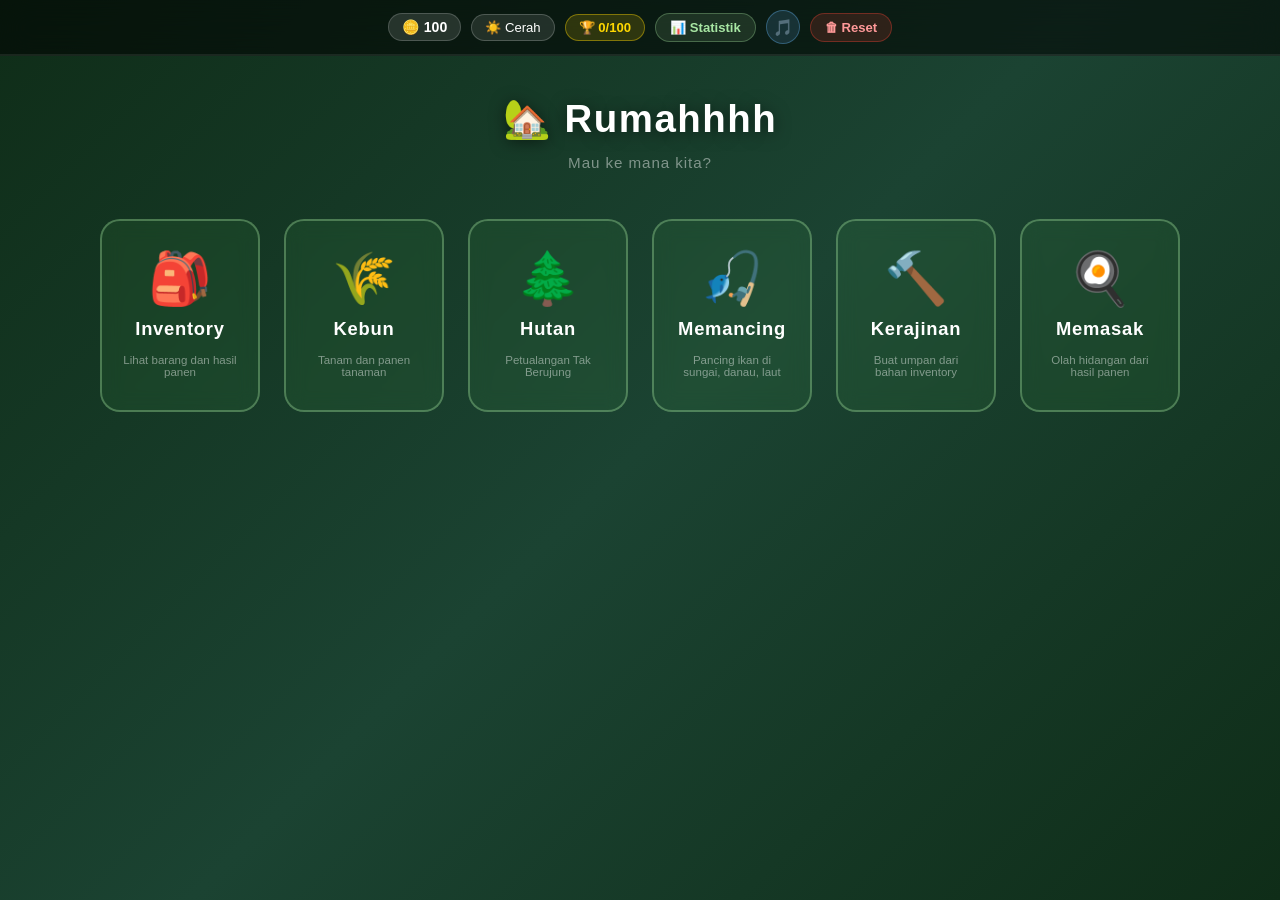
==== commit f6bf4e13: "update rumah to rumahhhh" ====
--- a/index.html
+++ b/index.html
@@ -39,7 +39,7 @@
 </div>
 
 <div class="home-container">
-  <div class="home-title">&#x1F3E1; Rumah</div>
+  <div class="home-title">&#x1F3E1; Rumahhhh</div>
   <div class="home-subtitle">Mau ke mana kita?</div>
 
   <div class="home-buttons">
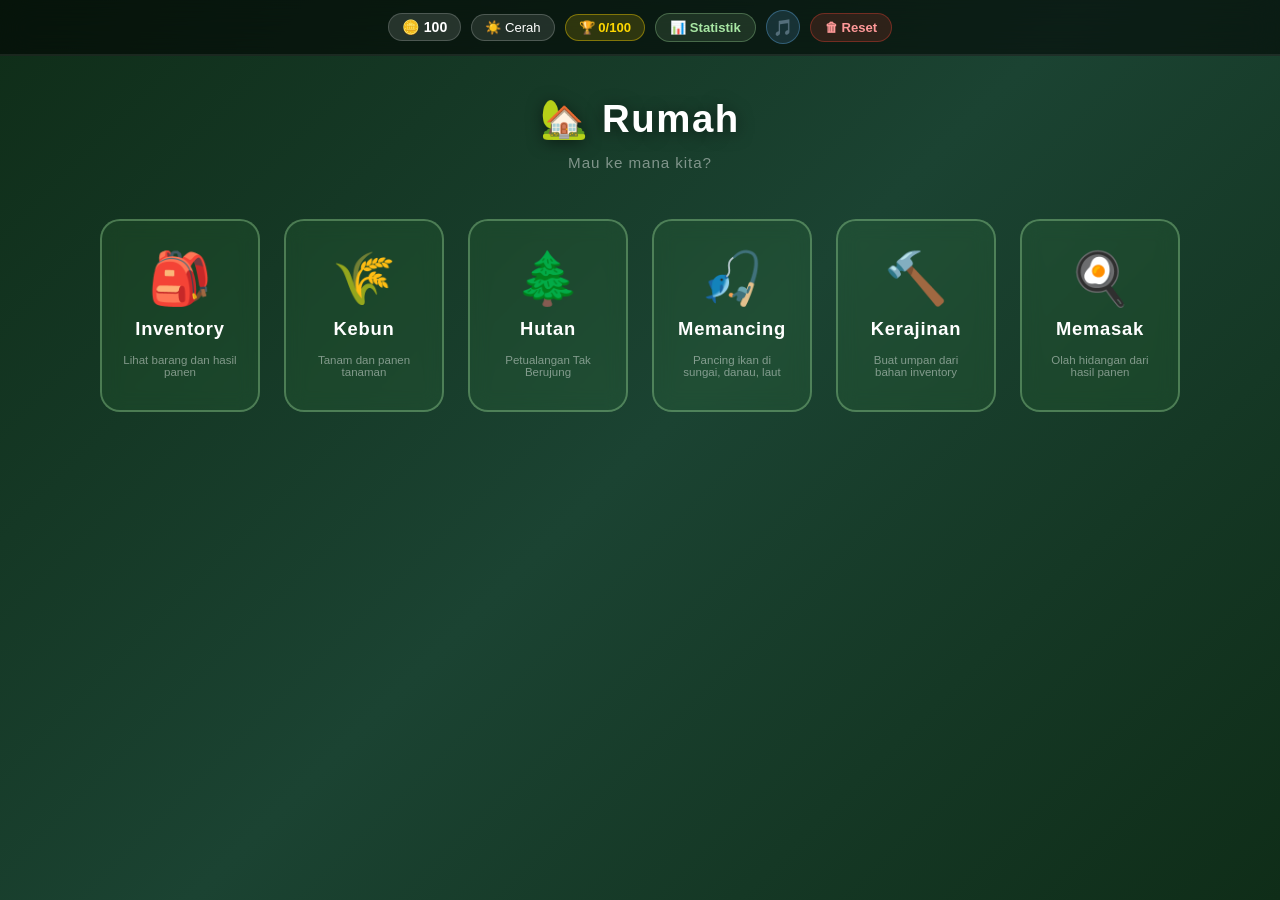
==== commit ea9741fe: "Update Rumahhhh to Rumah" ====
--- a/index.html
+++ b/index.html
@@ -39,7 +39,7 @@
 </div>
 
 <div class="home-container">
-  <div class="home-title">&#x1F3E1; Rumahhhh</div>
+  <div class="home-title">&#x1F3E1; Rumah</div>
   <div class="home-subtitle">Mau ke mana kita?</div>
 
   <div class="home-buttons">
